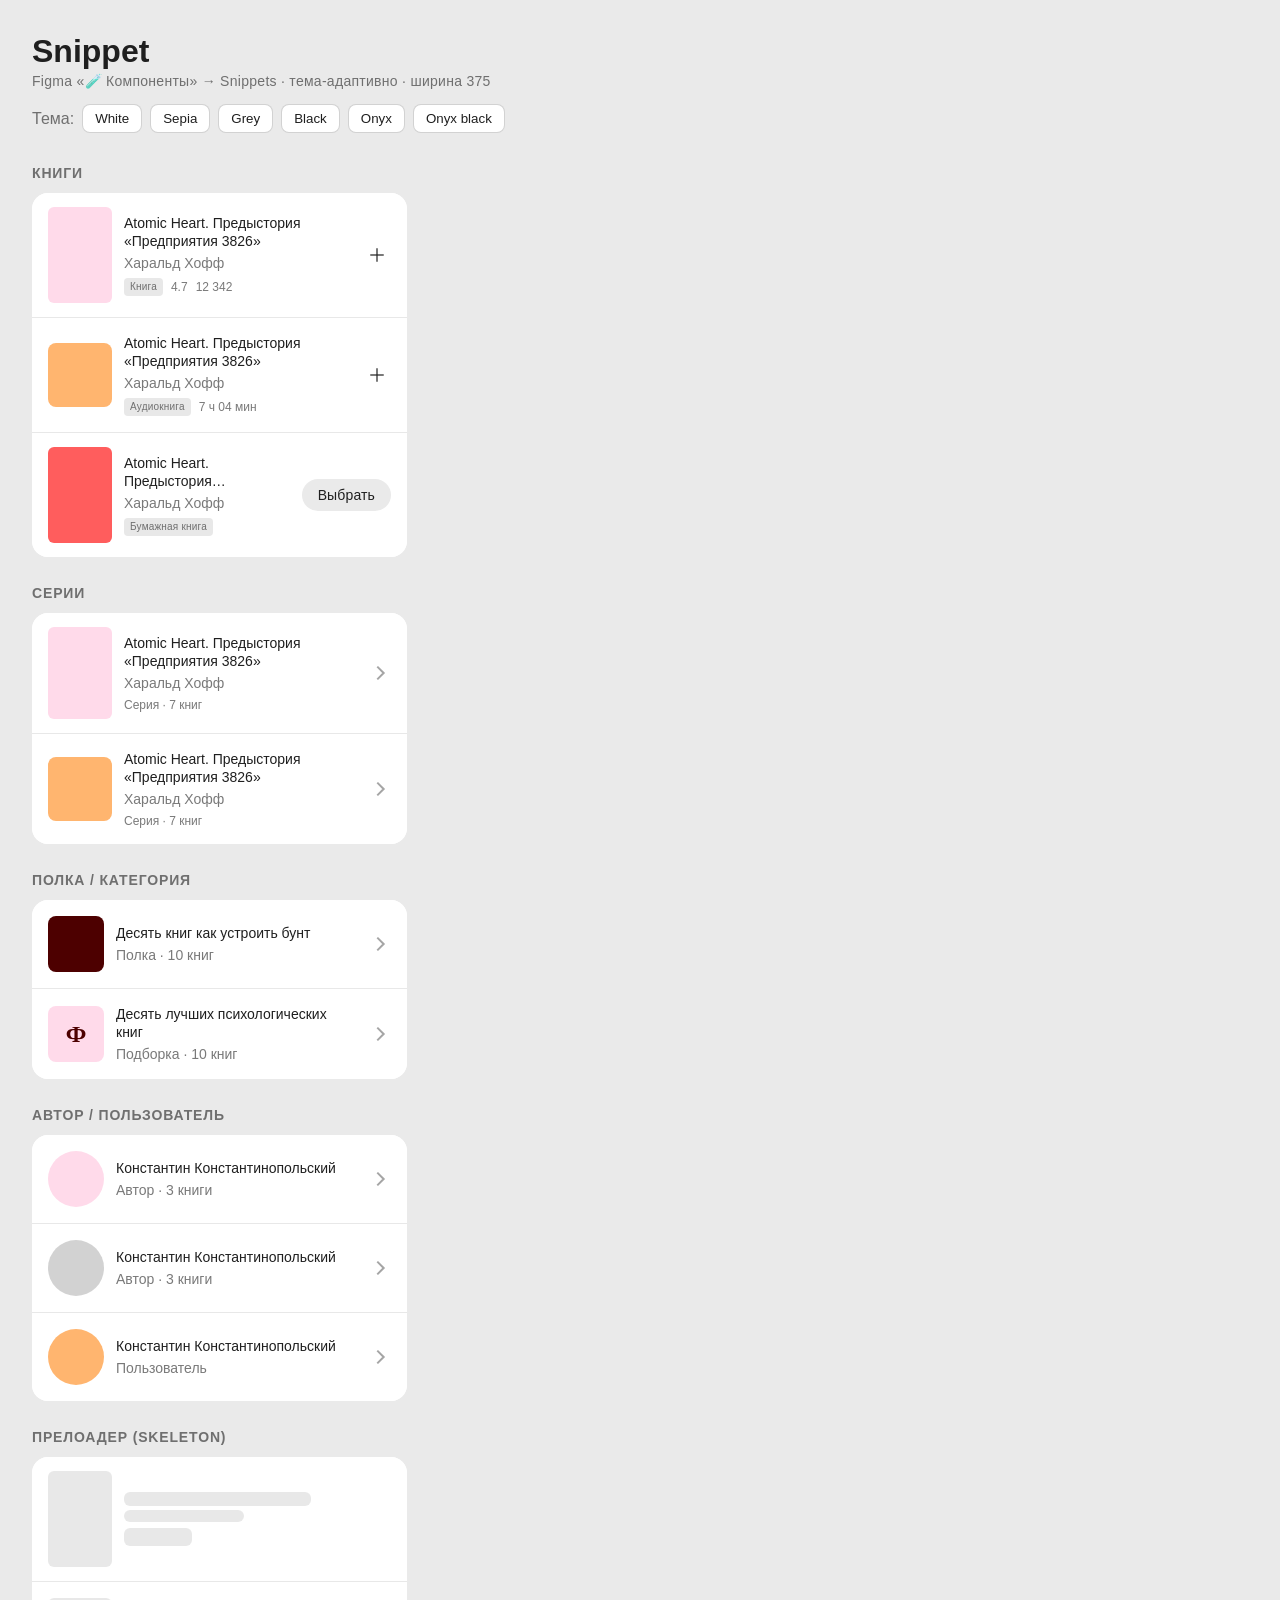
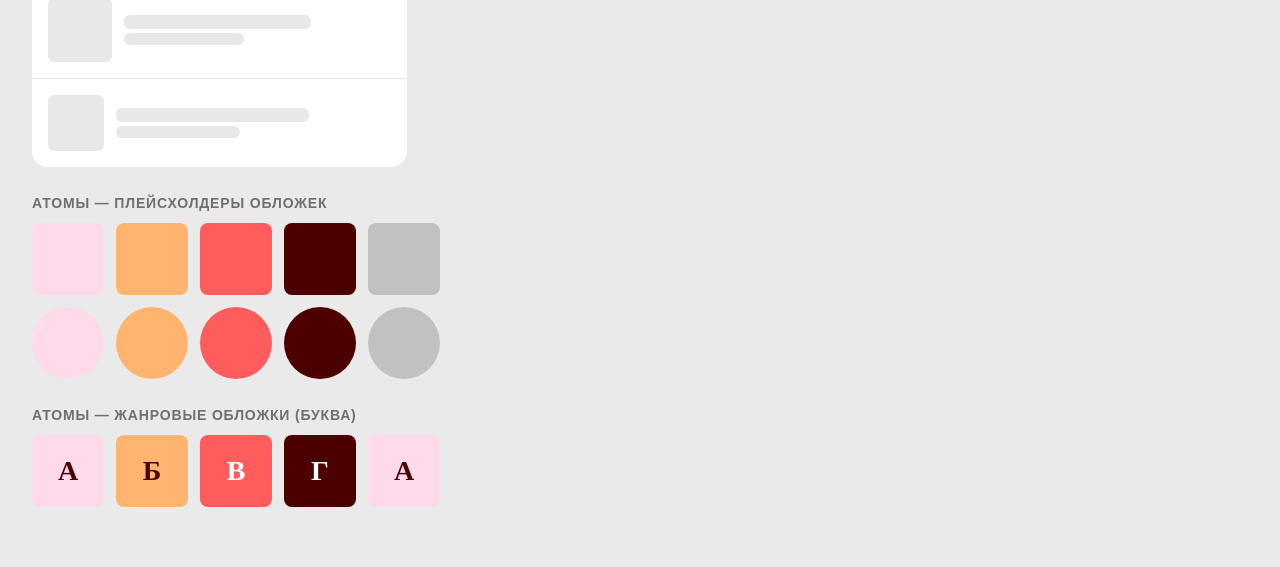
==== components/snippet/snippet.html @ aeedfea9 "Добавлен компонент Snippet (карточки списка) из Figma «Компоненты» → Snippets Типы: textbook / audio" ====
<!DOCTYPE html>
<html lang="ru">
<head>
<meta charset="utf-8">
<meta name="viewport" content="width=device-width, initial-scale=1">
<title>Snippet — дизайн-система Яндекс Книг</title>
<link rel="stylesheet" href="../../tokens/variables.css?v=2">
<link rel="stylesheet" href="../../tokens/typography.css?v=2">
<link rel="stylesheet" href="snippet.css?v=1">
<style>
  body { margin: 0; padding: 32px; background: var(--menu-bg); color: var(--elements);
         font-family: var(--font-text); transition: background .2s, color .2s; }
  h1 { margin: 0 0 4px; }
  .themebar { display: flex; gap: 8px; flex-wrap: wrap; margin: 16px 0 32px; }
  .themebar button { padding: 6px 12px; border: 1px solid var(--elements-20);
                     background: var(--bg); color: var(--elements); border-radius: 8px; cursor: pointer; }
  section { margin-bottom: 28px; }
  h2 { font-size: 14px; text-transform: uppercase; letter-spacing: .06em; opacity: .6; margin: 0 0 12px; }
  /* контейнер-список, чтобы сниппеты на фоне карточки читались */
  .list { background: var(--bg); border-radius: 16px; overflow: hidden; width: 375px; }
  .list .snip + .snip { border-top: 1px solid var(--elements-10); }
  .atoms { display: flex; gap: 12px; flex-wrap: wrap; align-items: center; }
</style>
</head>
<body>
  <h1 class="ts-title-32-bold">Snippet</h1>
  <div class="ts-text-14-regular" style="opacity:.6">Figma «🧪 Компоненты» → Snippets · тема-адаптивно · ширина 375</div>

  <div class="themebar">
    <span style="align-self:center;opacity:.6">Тема:</span>
    <button onclick="setTheme('white')">White</button>
    <button onclick="setTheme('sepia')">Sepia</button>
    <button onclick="setTheme('grey')">Grey</button>
    <button onclick="setTheme('black')">Black</button>
    <button onclick="setTheme('onyx')">Onyx</button>
    <button onclick="setTheme('onyx-black')">Onyx black</button>
  </div>

  <section>
    <h2>Книги</h2>
    <div class="list">
      <!-- Электронная книга -->
      <a class="snip snip--textbook">
        <div class="snip__cover" style="background:var(--brand-1)"></div>
        <div class="snip__body">
          <div class="snip__title">Atomic Heart. Предыстория «Предприятия 3826»</div>
          <div class="snip__subtitle">Харальд Хофф</div>
          <div class="snip__meta">
            <span class="snip__badge">Книга</span>
            <span class="snip__meta-item">4.7</span>
            <span class="snip__meta-item">12 342</span>
          </div>
        </div>
        <button class="snip__action snip__add" aria-label="Добавить"></button>
      </a>

      <!-- Аудиокнига -->
      <a class="snip snip--audiobook">
        <div class="snip__cover" style="background:var(--brand-2)"></div>
        <div class="snip__body">
          <div class="snip__title">Atomic Heart. Предыстория «Предприятия 3826»</div>
          <div class="snip__subtitle">Харальд Хофф</div>
          <div class="snip__meta">
            <span class="snip__badge">Аудиокнига</span>
            <span class="snip__meta-item">7 ч 04 мин</span>
          </div>
        </div>
        <button class="snip__action snip__add" aria-label="Добавить"></button>
      </a>

      <!-- Бумажная книга -->
      <a class="snip snip--paper">
        <div class="snip__cover" style="background:var(--brand-3)"></div>
        <div class="snip__body">
          <div class="snip__title">Atomic Heart. Предыстория «Предприятия 3826»</div>
          <div class="snip__subtitle">Харальд Хофф</div>
          <div class="snip__meta">
            <span class="snip__badge">Бумажная книга</span>
          </div>
        </div>
        <button class="snip__action snip__pick">Выбрать</button>
      </a>
    </div>
  </section>

  <section>
    <h2>Серии</h2>
    <div class="list">
      <a class="snip snip--textbook snip--series">
        <div class="snip__cover" style="background:var(--brand-1)"></div>
        <div class="snip__body">
          <div class="snip__title">Atomic Heart. Предыстория «Предприятия 3826»</div>
          <div class="snip__subtitle">Харальд Хофф</div>
          <div class="snip__meta"><span class="snip__meta-item">Серия · 7 книг</span></div>
        </div>
        <span class="snip__action snip__chevron"></span>
      </a>
      <a class="snip snip--audiobook snip--series">
        <div class="snip__cover" style="background:var(--brand-2)"></div>
        <div class="snip__body">
          <div class="snip__title">Atomic Heart. Предыстория «Предприятия 3826»</div>
          <div class="snip__subtitle">Харальд Хофф</div>
          <div class="snip__meta"><span class="snip__meta-item">Серия · 7 книг</span></div>
        </div>
        <span class="snip__action snip__chevron"></span>
      </a>
    </div>
  </section>

  <section>
    <h2>Полка / Категория</h2>
    <div class="list">
      <a class="snip snip--shelf">
        <div class="snip__cover" style="background:var(--brand-4)"></div>
        <div class="snip__body">
          <div class="snip__title">Десять книг как устроить бунт</div>
          <div class="snip__subtitle">Полка · 10 книг</div>
        </div>
        <span class="snip__action snip__chevron"></span>
      </a>
      <a class="snip snip--category">
        <div class="genre snip__cover" style="font-size:24px">Ф</div>
        <div class="snip__body">
          <div class="snip__title">Десять лучших психологических книг</div>
          <div class="snip__subtitle">Подборка · 10 книг</div>
        </div>
        <span class="snip__action snip__chevron"></span>
      </a>
    </div>
  </section>

  <section>
    <h2>Автор / Пользователь</h2>
    <div class="list">
      <a class="snip snip--author">
        <div class="snip__cover" style="background:var(--brand-1)"></div>
        <div class="snip__body">
          <div class="snip__title">Константин Константинопольский</div>
          <div class="snip__subtitle">Автор · 3 книги</div>
        </div>
        <span class="snip__action snip__chevron"></span>
      </a>
      <!-- Автор без аватара -->
      <a class="snip snip--author">
        <div class="snip__cover" style="background:var(--elements-20)"></div>
        <div class="snip__body">
          <div class="snip__title">Константин Константинопольский</div>
          <div class="snip__subtitle">Автор · 3 книги</div>
        </div>
        <span class="snip__action snip__chevron"></span>
      </a>
      <a class="snip snip--user">
        <div class="snip__cover" style="background:var(--brand-2)"></div>
        <div class="snip__body">
          <div class="snip__title">Константин Константинопольский</div>
          <div class="snip__subtitle">Пользователь</div>
        </div>
        <span class="snip__action snip__chevron"></span>
      </a>
    </div>
  </section>

  <section>
    <h2>Прелоадер (skeleton)</h2>
    <div class="list">
      <div class="snip snip--textbook snip--loading">
        <div class="snip__cover"></div>
        <div class="snip__body">
          <div class="snip__title"></div>
          <div class="snip__subtitle"></div>
          <div class="snip__meta"><span class="snip__badge"></span></div>
        </div>
      </div>
      <div class="snip snip--audiobook snip--loading">
        <div class="snip__cover"></div>
        <div class="snip__body">
          <div class="snip__title"></div>
          <div class="snip__subtitle"></div>
        </div>
      </div>
      <div class="snip snip--author snip--loading">
        <div class="snip__cover"></div>
        <div class="snip__body">
          <div class="snip__title"></div>
          <div class="snip__subtitle"></div>
        </div>
      </div>
    </div>
  </section>

  <section>
    <h2>Атомы — плейсхолдеры обложек</h2>
    <div class="atoms">
      <span class="ph ph--square ph--pink"     style="width:72px;height:72px"></span>
      <span class="ph ph--square ph--orange"   style="width:72px;height:72px"></span>
      <span class="ph ph--square ph--red"       style="width:72px;height:72px"></span>
      <span class="ph ph--square ph--dark-red" style="width:72px;height:72px"></span>
      <span class="ph ph--square ph--grey"      style="width:72px;height:72px"></span>
    </div>
    <div class="atoms" style="margin-top:12px">
      <span class="ph ph--circle ph--pink"     style="width:72px;height:72px"></span>
      <span class="ph ph--circle ph--orange"   style="width:72px;height:72px"></span>
      <span class="ph ph--circle ph--red"       style="width:72px;height:72px"></span>
      <span class="ph ph--circle ph--dark-red" style="width:72px;height:72px"></span>
      <span class="ph ph--circle ph--grey"      style="width:72px;height:72px"></span>
    </div>
  </section>

  <section>
    <h2>Атомы — жанровые обложки (буква)</h2>
    <div class="atoms">
      <span class="genre" style="width:72px;height:72px;font-size:28px">А</span>
      <span class="genre" style="width:72px;height:72px;font-size:28px;background:var(--brand-2);color:var(--brand-4)">Б</span>
      <span class="genre" style="width:72px;height:72px;font-size:28px;background:var(--brand-3);color:var(--common-white)">В</span>
      <span class="genre" style="width:72px;height:72px;font-size:28px;background:var(--brand-4);color:var(--common-white)">Г</span>
      <span class="genre" style="width:72px;height:72px;font-size:28px">A</span>
    </div>
  </section>

  <script>
    function setTheme(t){ document.documentElement.setAttribute('data-theme', t); }
    setTheme('white');
  </script>
</body>
</html>
---- tokens/variables.css ----
/* ============================================================
   Дизайн-система Яндекс Книг — цветовые токены
   Источник: Figma «🧪 Ядро», fileKey O3n7CfrOYzFA3HaFn8zilB
   Сгенерировано из tokens/tokens.json
   ============================================================ */

/* --- Семантические токены: тема White (по умолчанию) --------
   Переопределяются через [data-theme="..."] на любом предке.
   elementsXX = --elements с alpha (80=CC 60=99 40=66 20=33 10=1A 5=0D). */
:root {
  --bg: #FFFFFF;
  --menu-bg: #EAEAEA;
  --elements: #1F1F1F;
  --elements-80: #1F1F1FCC;
  --elements-60: #1F1F1F99;
  --elements-40: #1F1F1F66;
  --elements-20: #1F1F1F33;
  --elements-10: #1F1F1F1A;
  --elements-5:  #1F1F1F0D;
  --overlay: #00000066;

  /* Quotes — светлый набор (White / Sepia / Onyx) */
  --quote1: #FFD675;
  --quote2: #FF8676;
  --quote3: #86E1FF;
  --quote4: #75F1DA;
  --quote5: #D3D3D3;

  /* --- Палитра (не зависит от темы) --- */
  --common-green: #4FD17F;
  --common-red:   #F74E45;
  --common-black: #000000;
  --common-white: #FFFFFF;

  --brand-1: #FFDAEA;
  --brand-2: #FFB56F;
  --brand-3: #FF5D5D;
  --brand-4: #4D0000;
  --brand-dark-purple: #484879;
  --brand-purple: #5F55ED;
  --brand-mauve: #B083B2;
  --brand-coral: #FF8676;

  --brand-scarlet: #FF3554;
  --brand-orchid: #FD9BFB;
  --brand-fuchsia: #F14699;
  --brand-rose: #FF6CA5;
  --brand-crimson: #C40744;
  --brand-pale-yellow: #FFEFE3;
  --brand-yellow: #FFD675;
  --brand-dust: #B08B8B;
  --brand-mint: #75F1DA;
  --brand-teal: #027D88;
  --brand-sky: #86E1FF;
  --brand-blue: #447AE5;
  --brand-lavender: #D7A4FF;
}

/* --- Темы (режимы Figma) --- */
[data-theme="white"] {
  --bg: #FFFFFF;
  --menu-bg: #EAEAEA;
  --elements: #1F1F1F;
  --elements-80: #1F1F1FCC;
  --elements-60: #1F1F1F99;
  --elements-40: #1F1F1F66;
  --elements-20: #1F1F1F33;
  --elements-10: #1F1F1F1A;
  --elements-5:  #1F1F1F0D;
  --quote1: #FFD675; --quote2: #FF8676; --quote3: #86E1FF; --quote4: #75F1DA; --quote5: #D3D3D3;
}

[data-theme="sepia"] {
  --bg: #FAF4E1;
  --menu-bg: #E2DCC5;
  --elements: #5A391E;
  --elements-80: #5A391ECC;
  --elements-60: #5A391E99;
  --elements-40: #5A391E66;
  --elements-20: #5A391E33;
  --elements-10: #5A391E1A;
  --elements-5:  #5A391E0D;
  --quote1: #FFD675; --quote2: #FF8676; --quote3: #86E1FF; --quote4: #75F1DA; --quote5: #D3D3D3;
}

[data-theme="onyx"] {
  --bg: #FFFFFF;
  --menu-bg: #FFFFFF;
  --elements: #000000;
  --elements-80: #000000CC;
  --elements-60: #00000099;
  --elements-40: #00000066;
  --elements-20: #00000033;
  --elements-10: #0000001A;
  --elements-5:  #0000000D;
  --quote1: #FFD675; --quote2: #FF8676; --quote3: #86E1FF; --quote4: #75F1DA; --quote5: #D3D3D3;
}

[data-theme="black"] {
  --bg: #161616;
  --menu-bg: #222222;
  --elements: #EFEFEF;
  --elements-80: #EFEFEFCC;
  --elements-60: #EFEFEF99;
  --elements-40: #EFEFEF66;
  --elements-20: #EFEFEF33;
  --elements-10: #EFEFEF1A;
  --elements-5:  #EFEFEF0D;
  --quote1: #72662D; --quote2: #74392F; --quote3: #39597F; --quote4: #346164; --quote5: #575757;
}

[data-theme="grey"] {
  --bg: #4A4A4A;
  --menu-bg: #353536;
  --elements: #E3E3E3;
  --elements-80: #E3E3E3CC;
  --elements-60: #E3E3E399;
  --elements-40: #E3E3E366;
  --elements-20: #E3E3E333;
  --elements-10: #E3E3E31A;
  --elements-5:  #E3E3E30D;
  --quote1: #72662D; --quote2: #74392F; --quote3: #39597F; --quote4: #346164; --quote5: #575757;
}

[data-theme="onyx-black"] {
  --bg: #000000;
  --menu-bg: #151515;
  --elements: #E0E0E0;
  --elements-80: #E0E0E0CC;
  --elements-60: #E0E0E099;
  --elements-40: #E0E0E066;
  --elements-20: #E0E0E033;
  --elements-10: #E0E0E01A;
  --elements-5:  #E0E0E00D;
  --quote1: #72662D; --quote2: #74392F; --quote3: #39597F; --quote4: #346164; --quote5: #575757;
}
---- tokens/typography.css ----
/* ============================================================
   Дизайн-система Яндекс Книг — типографика
   Источник: Figma «🧪 Ядро» → страница «Text styles»
   YS Books (Brand) — заголовочный; YS Text — интерфейсный.
   lineHeight 100 = 100% (1.0); letterSpacing трактуется как % → em.
   ============================================================ */

:root {
  --font-text:  "YS Text", "Yandex Sans Text", -apple-system, BlinkMacSystemFont, "Segoe UI", Roboto, Helvetica, Arial, sans-serif;
  --font-books: "YS Books", "YS Text", Georgia, "Times New Roman", serif;
}

/* --- Brand (YS Books, Semibold) --- */
.ts-brand-48       { font-family: var(--font-books); font-weight: 600; font-size: 48px; line-height: 54px; letter-spacing: 0; }
.ts-brand-32       { font-family: var(--font-books); font-weight: 600; font-size: 32px; line-height: 38px; letter-spacing: 0; }
.ts-brand-28       { font-family: var(--font-books); font-weight: 600; font-size: 28px; line-height: 34px; letter-spacing: 0; }
.ts-brand-24       { font-family: var(--font-books); font-weight: 600; font-size: 24px; line-height: 1;    letter-spacing: 0; }
.ts-title-20-brand { font-family: var(--font-books); font-weight: 600; font-size: 20px; line-height: 1;    letter-spacing: 0; }

/* --- Title (YS Text) --- */
.ts-title-48-bold   { font-family: var(--font-text); font-weight: 700; font-size: 48px; line-height: 54px; letter-spacing: 0;      }
.ts-title-32-bold   { font-family: var(--font-text); font-weight: 700; font-size: 32px; line-height: 38px; letter-spacing: 0;      }
.ts-title-28-bold   { font-family: var(--font-text); font-weight: 700; font-size: 28px; line-height: 1;    letter-spacing: 0;      }
.ts-title-24-bold   { font-family: var(--font-text); font-weight: 700; font-size: 24px; line-height: 28px; letter-spacing: 0;      }
.ts-title-48-medium { font-family: var(--font-text); font-weight: 500; font-size: 48px; line-height: 54px; letter-spacing: 0.01em; }
.ts-title-32-medium { font-family: var(--font-text); font-weight: 500; font-size: 32px; line-height: 38px; letter-spacing: 0;      }
.ts-title-28-medium { font-family: var(--font-text); font-weight: 500; font-size: 28px; line-height: 1;    letter-spacing: 0;      }
.ts-title-24-medium { font-family: var(--font-text); font-weight: 500; font-size: 24px; line-height: 1;    letter-spacing: 0;      }

/* --- Text (YS Text) --- */
.ts-text-18-bold    { font-family: var(--font-text); font-weight: 700; font-size: 18px; line-height: 1; letter-spacing: 0.01em; }
.ts-text-16-bold    { font-family: var(--font-text); font-weight: 700; font-size: 16px; line-height: 1; letter-spacing: 0.01em; }
.ts-text-14-bold    { font-family: var(--font-text); font-weight: 700; font-size: 14px; line-height: 1; letter-spacing: 0.01em; }
.ts-text-12-bold    { font-family: var(--font-text); font-weight: 700; font-size: 12px; line-height: 1; letter-spacing: 0.01em; }
.ts-text-10-bold    { font-family: var(--font-text); font-weight: 700; font-size: 10px; line-height: 1; letter-spacing: 0.01em; }
.ts-text-18-medium  { font-family: var(--font-text); font-weight: 500; font-size: 18px; line-height: 1; letter-spacing: 0.01em; }
.ts-text-16-medium  { font-family: var(--font-text); font-weight: 500; font-size: 16px; line-height: 1; letter-spacing: 0.01em; }
.ts-text-14-medium  { font-family: var(--font-text); font-weight: 500; font-size: 14px; line-height: 1; letter-spacing: 0.01em; }
.ts-text-12-medium  { font-family: var(--font-text); font-weight: 500; font-size: 12px; line-height: 1; letter-spacing: 0.01em; }
.ts-text-10-medium  { font-family: var(--font-text); font-weight: 500; font-size: 10px; line-height: 1; letter-spacing: 0.02em; }
.ts-text-18-regular { font-family: var(--font-text); font-weight: 400; font-size: 18px; line-height: 1; letter-spacing: 0.02em; }
.ts-text-16-regular { font-family: var(--font-text); font-weight: 400; font-size: 16px; line-height: 1; letter-spacing: 0.02em; }
.ts-text-14-regular { font-family: var(--font-text); font-weight: 400; font-size: 14px; line-height: 1; letter-spacing: 0.02em; }
.ts-text-12-regular { font-family: var(--font-text); font-weight: 400; font-size: 12px; line-height: 1; letter-spacing: 0.02em; }
---- components/snippet/snippet.css ----
/* ============================================================
   Дизайн-система Яндекс Книг — Snippets (сниппеты)
   Источник: Figma «🧪 Компоненты», fileKey 19xJVW6drCREmRWGXnBCeA,
             страница «Snippets» (node 42:4137 / frame 54:1359).
   Горизонтальная карточка списка: обложка + текст + трейлинг-экшен.
   Всё на токенах из tokens/variables.css и классах typography.css.
   ============================================================ */

/* --- Базовая карточка ------------------------------------- */
.snip {
  display: flex;
  align-items: center;
  gap: 12px;
  box-sizing: border-box;
  width: 375px;
  padding: 14px 16px;
  background: var(--bg);
  color: var(--elements);
  font-family: var(--font-text);
  text-decoration: none;
  cursor: pointer;
}
.snip:hover { background: var(--elements-5); }

/* Тело — заголовок + подзаголовок + мета, забирает всё свободное место */
.snip__body {
  flex: 1 1 auto;
  min-width: 0;                 /* чтобы ellipsis работал во flex */
  display: flex;
  flex-direction: column;
  gap: 4px;
}

/* Заголовок: 2 строки с обрезкой */
.snip__title {
  font-weight: 500;
  font-size: 14px;
  line-height: 18px;
  letter-spacing: 0;
  color: var(--elements);
  display: -webkit-box;
  -webkit-line-clamp: 2;
  -webkit-box-orient: vertical;
  overflow: hidden;
}

/* Подзаголовок (автор / описание): 1 строка */
.snip__subtitle {
  font-weight: 400;
  font-size: 14px;
  line-height: 18px;
  color: var(--elements-60);
  white-space: nowrap;
  overflow: hidden;
  text-overflow: ellipsis;
}

/* Мета-строка (формат, счётчики) */
.snip__meta {
  display: flex;
  align-items: center;
  gap: 8px;
  margin-top: 2px;
  font-size: 12px;
  line-height: 14px;
  color: var(--elements-60);
}
.snip__meta-item { display: inline-flex; align-items: center; gap: 4px; white-space: nowrap; }

/* Пилюля формата: «Книга», «Аудиокнига», «Бумажная книга» и т.п. */
.snip__badge {
  display: inline-flex;
  align-items: center;
  height: 18px;
  padding: 0 6px;
  border-radius: 4px;
  background: var(--elements-10);
  color: var(--elements-60);
  font-weight: 500;
  font-size: 10px;
  line-height: 1;
  letter-spacing: 0.02em;
  text-transform: none;
}

/* --- Обложка ---------------------------------------------- */
.snip__cover {
  flex: 0 0 auto;
  display: block;
  object-fit: cover;
  border-radius: 6px;
  background: var(--elements-10);
  overflow: hidden;
}

/* --- Трейлинг-экшены -------------------------------------- */
.snip__action {
  flex: 0 0 auto;
  display: inline-flex;
  align-items: center;
  justify-content: center;
  border: none;
  background: none;
  cursor: pointer;
  color: var(--elements);
  padding: 0;
}

/* Кнопка «плюс» (добавить в закладки) — 28px круг, глиф на CSS */
.snip__add {
  width: 28px;
  height: 28px;
  border-radius: 1000px;
  color: var(--elements-60);
}
.snip__add:hover { background: var(--elements-10); color: var(--elements); }
.snip__add { position: relative; }
.snip__add::before,
.snip__add::after {
  content: "";
  position: absolute;
  top: 50%;
  left: 50%;
  transform: translate(-50%, -50%);
  background: currentColor;
  border-radius: 2px;
}
.snip__add::before { width: 14px; height: 2px; }   /* — */
.snip__add::after  { width: 2px;  height: 14px; }   /* | */

/* Шеврон «вправо» — на CSS (в core-наборе иконок стрелки нет) */
.snip__chevron {
  width: 24px;
  height: 24px;
  color: var(--elements-40);
}
.snip__chevron::after {
  content: "";
  width: 8px;
  height: 8px;
  border-right: 2px solid currentColor;
  border-bottom: 2px solid currentColor;
  transform: rotate(-45deg);
  margin-left: -3px;
}
.snip:hover .snip__chevron { color: var(--elements-60); }

/* Текстовая кнопка «Выбрать» (бумажная книга — переход в магазин) */
.snip__pick {
  height: 32px;
  padding: 0 16px;
  border-radius: 1000px;
  background: var(--menu-bg);
  color: var(--elements);
  font-weight: 500;
  font-size: 14px;
  line-height: 1;
  letter-spacing: 0.01em;
}
.snip__pick:hover { background: var(--elements-20); }

/* ============================================================
   Типы сниппетов — задают размер/форму обложки и высоту карточки.
   Высоты сверены с фреймами Figma (см. README).
   ============================================================ */

/* Электронная книга / учебник — портретная обложка, карточка 124 */
.snip--textbook .snip__cover { width: 64px; height: 96px; }

/* Бумажная книга — та же обложка, но трейлинг = «Выбрать» */
.snip--paper .snip__cover { width: 64px; height: 96px; }

/* Аудиокнига — квадратная обложка, карточка 96 */
.snip--audiobook { padding: 16px; }
.snip--audiobook .snip__cover { width: 64px; height: 64px; border-radius: 8px; }

/* Серия (книжная / аудио) — портретная обложка, трейлинг = шеврон */
.snip--series .snip__cover { width: 64px; height: 92px; }
.snip--series.snip--audiobook .snip__cover { width: 64px; height: 64px; border-radius: 8px; }

/* Полка — маленькая квадратная обложка, карточка 88 */
.snip--shelf { padding: 16px; }
.snip--shelf .snip__cover { width: 56px; height: 56px; border-radius: 8px; }

/* Категория / жанр — квадратная обложка, карточка 88 */
.snip--category { padding: 16px; }
.snip--category .snip__cover { width: 56px; height: 56px; border-radius: 8px; }

/* Автор / пользователь — круглый аватар, карточка 88 */
.snip--author,
.snip--user { padding: 16px; }
.snip--author .snip__cover,
.snip--user   .snip__cover { width: 56px; height: 56px; border-radius: 1000px; }

/* ============================================================
   Обложки-плейсхолдеры (когда картинки нет) — атомы из Figma:
   placeholder (квадрат/круг × цвета) и genre (буква).
   Демо работает без реальных изображений.
   ============================================================ */

/* Плейсхолдер: цветная плашка с глифом книги (глиф опустим — цвет+радиус) */
.ph {
  display: inline-flex;
  align-items: center;
  justify-content: center;
  box-sizing: border-box;
  background: var(--brand-1);
  color: var(--common-white);
}
.ph--square { border-radius: 8px; }
.ph--circle { border-radius: 1000px; }
.ph--pink     { background: var(--brand-1); }   /* #FFDAEA */
.ph--orange   { background: var(--brand-2); }   /* #FFB56F */
.ph--red      { background: var(--brand-3); }   /* #FF5D5D */
.ph--dark-red { background: var(--brand-4); }   /* #4D0000 */
.ph--grey     { background: var(--elements-20); }

/* Жанровая обложка: буква на цветном фоне */
.genre {
  display: inline-flex;
  align-items: center;
  justify-content: center;
  box-sizing: border-box;
  background: var(--brand-1);
  color: var(--brand-4);
  border-radius: 8px;
  font-family: var(--font-books);
  font-weight: 600;
  line-height: 1;
}

/* ============================================================
   Прелоадер (skeleton) — состояние загрузки.
   Ставится классом .snip--loading на карточку.
   ============================================================ */
.snip--loading { pointer-events: none; }
.snip--loading .snip__cover,
.snip--loading .snip__title,
.snip--loading .snip__subtitle,
.snip--loading .snip__badge {
  background: var(--elements-10);
  color: transparent;
  border-radius: 6px;
  animation: snip-skeleton 1.2s ease-in-out infinite;
}
.snip--loading .snip__title    { width: 70%; height: 14px; }
.snip--loading .snip__subtitle { width: 45%; height: 12px; }
.snip--loading .snip__badge    { width: 56px; }

@keyframes snip-skeleton {
  0%, 100% { opacity: 1; }
  50%      { opacity: 0.5; }
}
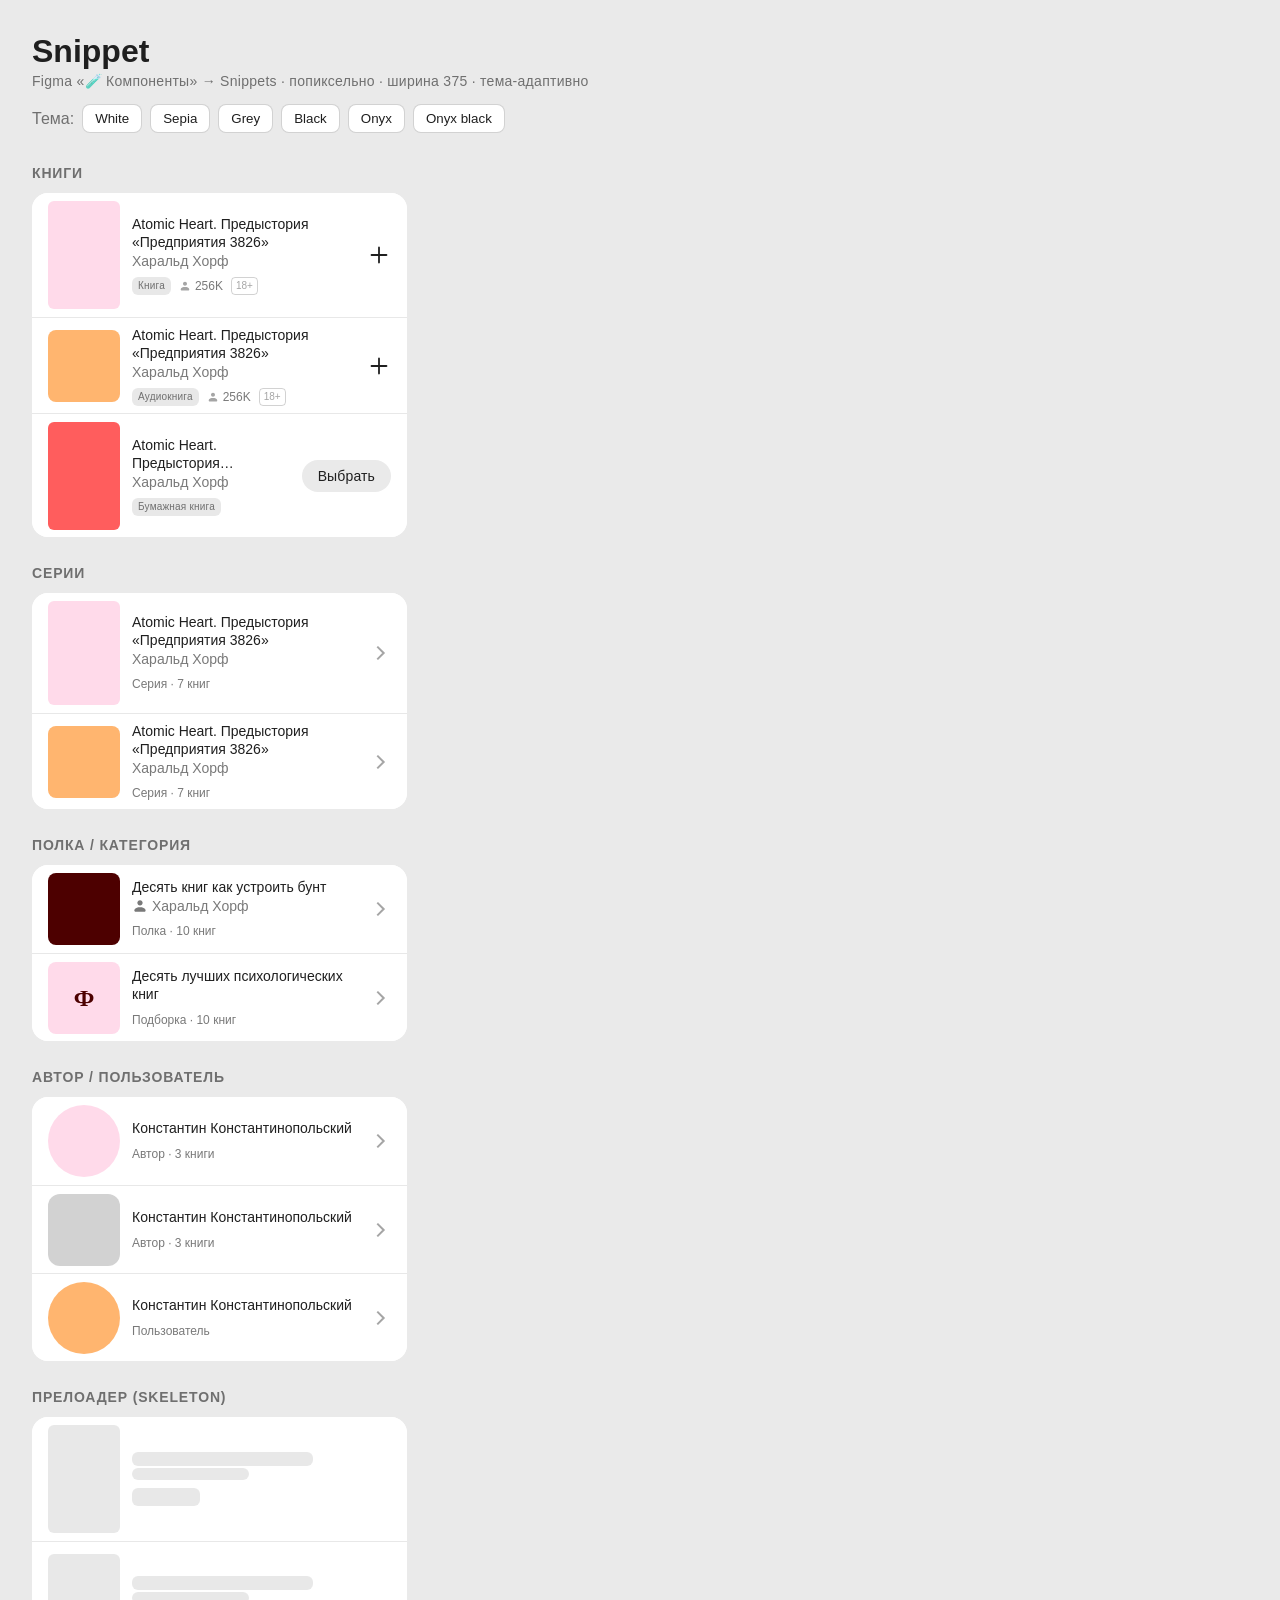
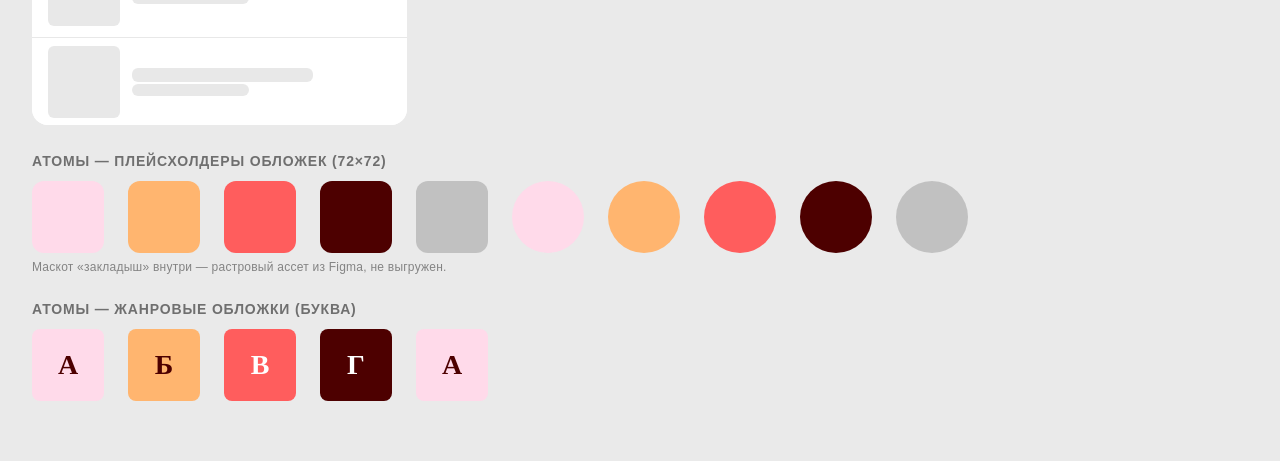
==== commit c3b5bf0f: "Snippet: попиксельная геометрия из Figma + переиспользование Icon Обложки 72px (портрет 108 / квадра" ====
--- a/components/snippet/snippet.html
+++ b/components/snippet/snippet.html
@@ -6,7 +6,8 @@
 <title>Snippet — дизайн-система Яндекс Книг</title>
 <link rel="stylesheet" href="../../tokens/variables.css?v=2">
 <link rel="stylesheet" href="../../tokens/typography.css?v=2">
-<link rel="stylesheet" href="snippet.css?v=1">
+<link rel="stylesheet" href="../icon/icon.css?v=3">
+<link rel="stylesheet" href="snippet.css?v=2">
 <style>
   body { margin: 0; padding: 32px; background: var(--menu-bg); color: var(--elements);
          font-family: var(--font-text); transition: background .2s, color .2s; }
@@ -19,12 +20,12 @@
   /* контейнер-список, чтобы сниппеты на фоне карточки читались */
   .list { background: var(--bg); border-radius: 16px; overflow: hidden; width: 375px; }
   .list .snip + .snip { border-top: 1px solid var(--elements-10); }
-  .atoms { display: flex; gap: 12px; flex-wrap: wrap; align-items: center; }
+  .atoms { display: flex; gap: 24px; flex-wrap: wrap; align-items: center; }
 </style>
 </head>
 <body>
   <h1 class="ts-title-32-bold">Snippet</h1>
-  <div class="ts-text-14-regular" style="opacity:.6">Figma «🧪 Компоненты» → Snippets · тема-адаптивно · ширина 375</div>
+  <div class="ts-text-14-regular" style="opacity:.6">Figma «🧪 Компоненты» → Snippets · попиксельно · ширина 375 · тема-адаптивно</div>
 
   <div class="themebar">
     <span style="align-self:center;opacity:.6">Тема:</span>
@@ -39,19 +40,19 @@
   <section>
     <h2>Книги</h2>
     <div class="list">
-      <!-- Электронная книга -->
+      <!-- Электронная книга (textbook) -->
       <a class="snip snip--textbook">
         <div class="snip__cover" style="background:var(--brand-1)"></div>
         <div class="snip__body">
           <div class="snip__title">Atomic Heart. Предыстория «Предприятия 3826»</div>
-          <div class="snip__subtitle">Харальд Хофф</div>
+          <div class="snip__subtitle">Харальд Хорф</div>
           <div class="snip__meta">
             <span class="snip__badge">Книга</span>
-            <span class="snip__meta-item">4.7</span>
-            <span class="snip__meta-item">12 342</span>
+            <span class="snip__meta-item"><span class="icon icon-12 icon-person-fill"></span>256K</span>
+            <span class="snip__age">18+</span>
           </div>
         </div>
-        <button class="snip__action snip__add" aria-label="Добавить"></button>
+        <button class="snip__action snip__add" aria-label="Добавить"><span class="icon icon-plus"></span></button>
       </a>
 
       <!-- Аудиокнига -->
@@ -59,13 +60,14 @@
         <div class="snip__cover" style="background:var(--brand-2)"></div>
         <div class="snip__body">
           <div class="snip__title">Atomic Heart. Предыстория «Предприятия 3826»</div>
-          <div class="snip__subtitle">Харальд Хофф</div>
+          <div class="snip__subtitle">Харальд Хорф</div>
           <div class="snip__meta">
             <span class="snip__badge">Аудиокнига</span>
-            <span class="snip__meta-item">7 ч 04 мин</span>
+            <span class="snip__meta-item"><span class="icon icon-12 icon-person-fill"></span>256K</span>
+            <span class="snip__age">18+</span>
           </div>
         </div>
-        <button class="snip__action snip__add" aria-label="Добавить"></button>
+        <button class="snip__action snip__add" aria-label="Добавить"><span class="icon icon-plus"></span></button>
       </a>
 
       <!-- Бумажная книга -->
@@ -73,7 +75,7 @@
         <div class="snip__cover" style="background:var(--brand-3)"></div>
         <div class="snip__body">
           <div class="snip__title">Atomic Heart. Предыстория «Предприятия 3826»</div>
-          <div class="snip__subtitle">Харальд Хофф</div>
+          <div class="snip__subtitle">Харальд Хорф</div>
           <div class="snip__meta">
             <span class="snip__badge">Бумажная книга</span>
           </div>
@@ -90,7 +92,7 @@
         <div class="snip__cover" style="background:var(--brand-1)"></div>
         <div class="snip__body">
           <div class="snip__title">Atomic Heart. Предыстория «Предприятия 3826»</div>
-          <div class="snip__subtitle">Харальд Хофф</div>
+          <div class="snip__subtitle">Харальд Хорф</div>
           <div class="snip__meta"><span class="snip__meta-item">Серия · 7 книг</span></div>
         </div>
         <span class="snip__action snip__chevron"></span>
@@ -99,7 +101,7 @@
         <div class="snip__cover" style="background:var(--brand-2)"></div>
         <div class="snip__body">
           <div class="snip__title">Atomic Heart. Предыстория «Предприятия 3826»</div>
-          <div class="snip__subtitle">Харальд Хофф</div>
+          <div class="snip__subtitle">Харальд Хорф</div>
           <div class="snip__meta"><span class="snip__meta-item">Серия · 7 книг</span></div>
         </div>
         <span class="snip__action snip__chevron"></span>
@@ -114,7 +116,8 @@
         <div class="snip__cover" style="background:var(--brand-4)"></div>
         <div class="snip__body">
           <div class="snip__title">Десять книг как устроить бунт</div>
-          <div class="snip__subtitle">Полка · 10 книг</div>
+          <div class="snip__subtitle"><span class="icon icon-16 icon-person-fill"></span>Харальд Хорф</div>
+          <div class="snip__meta"><span class="snip__meta-item">Полка · 10 книг</span></div>
         </div>
         <span class="snip__action snip__chevron"></span>
       </a>
@@ -122,7 +125,7 @@
         <div class="genre snip__cover" style="font-size:24px">Ф</div>
         <div class="snip__body">
           <div class="snip__title">Десять лучших психологических книг</div>
-          <div class="snip__subtitle">Подборка · 10 книг</div>
+          <div class="snip__meta"><span class="snip__meta-item">Подборка · 10 книг</span></div>
         </div>
         <span class="snip__action snip__chevron"></span>
       </a>
@@ -136,16 +139,16 @@
         <div class="snip__cover" style="background:var(--brand-1)"></div>
         <div class="snip__body">
           <div class="snip__title">Константин Константинопольский</div>
-          <div class="snip__subtitle">Автор · 3 книги</div>
+          <div class="snip__meta"><span class="snip__meta-item">Автор · 3 книги</span></div>
         </div>
         <span class="snip__action snip__chevron"></span>
       </a>
       <!-- Автор без аватара -->
-      <a class="snip snip--author">
-        <div class="snip__cover" style="background:var(--elements-20)"></div>
+      <a class="snip snip--author snip--no-avatar">
+        <div class="ph ph--square ph--grey snip__cover"></div>
         <div class="snip__body">
           <div class="snip__title">Константин Константинопольский</div>
-          <div class="snip__subtitle">Автор · 3 книги</div>
+          <div class="snip__meta"><span class="snip__meta-item">Автор · 3 книги</span></div>
         </div>
         <span class="snip__action snip__chevron"></span>
       </a>
@@ -153,7 +156,7 @@
         <div class="snip__cover" style="background:var(--brand-2)"></div>
         <div class="snip__body">
           <div class="snip__title">Константин Константинопольский</div>
-          <div class="snip__subtitle">Пользователь</div>
+          <div class="snip__meta"><span class="snip__meta-item">Пользователь</span></div>
         </div>
         <span class="snip__action snip__chevron"></span>
       </a>
@@ -189,21 +192,20 @@
   </section>
 
   <section>
-    <h2>Атомы — плейсхолдеры обложек</h2>
+    <h2>Атомы — плейсхолдеры обложек (72×72)</h2>
     <div class="atoms">
       <span class="ph ph--square ph--pink"     style="width:72px;height:72px"></span>
       <span class="ph ph--square ph--orange"   style="width:72px;height:72px"></span>
       <span class="ph ph--square ph--red"       style="width:72px;height:72px"></span>
       <span class="ph ph--square ph--dark-red" style="width:72px;height:72px"></span>
       <span class="ph ph--square ph--grey"      style="width:72px;height:72px"></span>
-    </div>
-    <div class="atoms" style="margin-top:12px">
       <span class="ph ph--circle ph--pink"     style="width:72px;height:72px"></span>
       <span class="ph ph--circle ph--orange"   style="width:72px;height:72px"></span>
       <span class="ph ph--circle ph--red"       style="width:72px;height:72px"></span>
       <span class="ph ph--circle ph--dark-red" style="width:72px;height:72px"></span>
       <span class="ph ph--circle ph--grey"      style="width:72px;height:72px"></span>
     </div>
+    <div class="ts-text-12-regular" style="opacity:.5;margin-top:8px">Маскот «закладыш» внутри — растровый ассет из Figma, не выгружен.</div>
   </section>
 
   <section>
--- a/components/icon/icon.css
+++ b/components/icon/icon.css
@@ -0,0 +1,62 @@
+/* ============================================================
+   Компонент: Icon
+   Источник: Figma «🧪 Ядро» → canvas Icons (9973:66041) + yandex-plus из кнопок
+   fileKey O3n7CfrOYzFA3HaFn8zilB
+   Метод: CSS mask + currentColor → иконка красится через `color`,
+   размер через класс. SVG в ./svg/ (currentColor, размер 24, outline/fill).
+   Использование:
+     <span class="icon icon-star-outline"></span>
+     <span class="icon icon-16 icon-heart-fill" style="color:var(--brand-3)"></span>
+   ============================================================ */
+
+.icon {
+  display: inline-block;
+  width: 24px; height: 24px;
+  background-color: currentColor;
+  -webkit-mask: var(--icon) center / contain no-repeat;
+          mask: var(--icon) center / contain no-repeat;
+  vertical-align: middle;
+  flex: 0 0 auto;
+}
+.icon-12 { width: 12px; height: 12px; }
+.icon-16 { width: 16px; height: 16px; }
+.icon-20 { width: 20px; height: 20px; }
+.icon-32 { width: 32px; height: 32px; }
+.icon-48 { width: 48px; height: 48px; }
+
+/* --- Иконки --- */
+.icon-audiobook-outline { --icon: url("svg/audiobook-outline.svg"); }
+.icon-bell-fill { --icon: url("svg/bell-fill.svg"); }
+.icon-bell-outline { --icon: url("svg/bell-outline.svg"); }
+.icon-book-fill { --icon: url("svg/book-fill.svg"); }
+.icon-book-outline { --icon: url("svg/book-outline.svg"); }
+.icon-bookmark-fill { --icon: url("svg/bookmark-fill.svg"); }
+.icon-bookmark-outline { --icon: url("svg/bookmark-outline.svg"); }
+.icon-dislike-fill { --icon: url("svg/dislike-fill.svg"); }
+.icon-dislike-outline { --icon: url("svg/dislike-outline.svg"); }
+.icon-download-fill { --icon: url("svg/download-fill.svg"); }
+.icon-download-outline { --icon: url("svg/download-outline.svg"); }
+.icon-eye-fill { --icon: url("svg/eye-fill.svg"); }
+.icon-eye-outline { --icon: url("svg/eye-outline.svg"); }
+.icon-heart-fill { --icon: url("svg/heart-fill.svg"); }
+.icon-heart-outline { --icon: url("svg/heart-outline.svg"); }
+.icon-like-fill { --icon: url("svg/like-fill.svg"); }
+.icon-like-outline { --icon: url("svg/like-outline.svg"); }
+.icon-pause-fill { --icon: url("svg/pause-fill.svg"); }
+.icon-person-fill { --icon: url("svg/person-fill.svg"); }
+.icon-person-outline { --icon: url("svg/person-outline.svg"); }
+.icon-play-fill { --icon: url("svg/play-fill.svg"); }
+.icon-play-outline { --icon: url("svg/play-outline.svg"); }
+.icon-plus { --icon: url("svg/plus.svg"); }
+.icon-search-fill { --icon: url("svg/search-fill.svg"); }
+.icon-search-outline { --icon: url("svg/search-outline.svg"); }
+.icon-series-outline { --icon: url("svg/series-outline.svg"); }
+.icon-settings-outline { --icon: url("svg/settings-outline.svg"); }
+.icon-share-outline { --icon: url("svg/share-outline.svg"); }
+.icon-shelf-outline { --icon: url("svg/shelf-outline.svg"); }
+.icon-sound-max-fill { --icon: url("svg/sound-max-fill.svg"); }
+.icon-sound-max-outline { --icon: url("svg/sound-max-outline.svg"); }
+.icon-star-fill { --icon: url("svg/star-fill.svg"); }
+.icon-star-outline { --icon: url("svg/star-outline.svg"); }
+.icon-textbook-outline { --icon: url("svg/textbook-outline.svg"); }
+.icon-yandex-plus { --icon: url("svg/yandex-plus.svg"); }
--- a/components/snippet/snippet.css
+++ b/components/snippet/snippet.css
@@ -2,8 +2,13 @@
    Дизайн-система Яндекс Книг — Snippets (сниппеты)
    Источник: Figma «🧪 Компоненты», fileKey 19xJVW6drCREmRWGXnBCeA,
              страница «Snippets» (node 42:4137 / frame 54:1359).
-   Горизонтальная карточка списка: обложка + текст + трейлинг-экшен.
-   Всё на токенах из tokens/variables.css и классах typography.css.
+   Геометрия снята попиксельно через get_metadata по каждому символу
+   (координаты обложки, текста, меты, трейлинга — см. README).
+
+   Горизонтальная карточка списка: обложка 72px + текст + трейлинг-экшен.
+   Отступы 16 / gap 12 / 16. Всё на токенах variables.css + typography.css.
+   Иконки «+» и «слушатели» берутся из компонента Icon (подключить icon.css);
+   chevron-right рисуется на CSS (в core-наборе стрелки нет).
    ============================================================ */
 
 /* --- Базовая карточка ------------------------------------- */
@@ -13,7 +18,7 @@
   gap: 12px;
   box-sizing: border-box;
   width: 375px;
-  padding: 14px 16px;
+  padding: 0 16px;
   background: var(--bg);
   color: var(--elements);
   font-family: var(--font-text);
@@ -22,16 +27,15 @@
 }
 .snip:hover { background: var(--elements-5); }
 
-/* Тело — заголовок + подзаголовок + мета, забирает всё свободное место */
+/* Тело — заголовок + подзаголовок + мета */
 .snip__body {
   flex: 1 1 auto;
-  min-width: 0;                 /* чтобы ellipsis работал во flex */
+  min-width: 0;                 /* чтобы ellipsis работал внутри flex */
   display: flex;
   flex-direction: column;
-  gap: 4px;
-}
-
-/* Заголовок: 2 строки с обрезкой */
+}
+
+/* Заголовок: 2 строки (S/14 Medium, 14/18) */
 .snip__title {
   font-weight: 500;
   font-size: 14px;
@@ -44,52 +48,74 @@
   overflow: hidden;
 }
 
-/* Подзаголовок (автор / описание): 1 строка */
+/* Подзаголовок (автор / чтец): 1 строка, S/14 Regular, +2px сверху */
 .snip__subtitle {
+  margin-top: 2px;
+  display: flex;
+  align-items: center;
+  gap: 4px;
   font-weight: 400;
   font-size: 14px;
-  line-height: 18px;
+  line-height: 16px;
   color: var(--elements-60);
   white-space: nowrap;
   overflow: hidden;
   text-overflow: ellipsis;
 }
-
-/* Мета-строка (формат, счётчики) */
+.snip__subtitle .icon,
+.snip__subtitle img { flex: 0 0 auto; border-radius: 1000px; }
+
+/* Мета-строка: badge · слушатели · возраст — 18px, +8px сверху */
 .snip__meta {
+  margin-top: 8px;
   display: flex;
   align-items: center;
   gap: 8px;
-  margin-top: 2px;
+  height: 18px;
   font-size: 12px;
-  line-height: 14px;
+  line-height: 1;
   color: var(--elements-60);
 }
+.snip__meta .icon { color: var(--elements-40); }
 .snip__meta-item { display: inline-flex; align-items: center; gap: 4px; white-space: nowrap; }
 
-/* Пилюля формата: «Книга», «Аудиокнига», «Бумажная книга» и т.п. */
+/* Пилюля формата: «Книга», «Аудиокнига», «Бумажная книга» (XXS/10 Medium) */
 .snip__badge {
   display: inline-flex;
   align-items: center;
   height: 18px;
   padding: 0 6px;
-  border-radius: 4px;
+  border-radius: 6px;
   background: var(--elements-10);
   color: var(--elements-60);
   font-weight: 500;
   font-size: 10px;
   line-height: 1;
   letter-spacing: 0.02em;
-  text-transform: none;
-}
-
-/* --- Обложка ---------------------------------------------- */
+}
+
+/* Возрастное ограничение «18+» — обводка, 16px */
+.snip__age {
+  display: inline-flex;
+  align-items: center;
+  height: 16px;
+  padding: 0 4px;
+  border-radius: 4px;
+  border: 1px solid var(--elements-20);
+  color: var(--elements-40);
+  font-weight: 500;
+  font-size: 10px;
+  line-height: 1;
+}
+
+/* --- Обложка (везде 72px по ширине) ----------------------- */
 .snip__cover {
-  flex: 0 0 auto;
+  flex: 0 0 72px;
+  width: 72px;
   display: block;
   object-fit: cover;
+  background: var(--elements-10);
   border-radius: 6px;
-  background: var(--elements-10);
   overflow: hidden;
 }
 
@@ -106,34 +132,12 @@
   padding: 0;
 }
 
-/* Кнопка «плюс» (добавить в закладки) — 28px круг, глиф на CSS */
-.snip__add {
-  width: 28px;
-  height: 28px;
-  border-radius: 1000px;
-  color: var(--elements-60);
-}
-.snip__add:hover { background: var(--elements-10); color: var(--elements); }
-.snip__add { position: relative; }
-.snip__add::before,
-.snip__add::after {
-  content: "";
-  position: absolute;
-  top: 50%;
-  left: 50%;
-  transform: translate(-50%, -50%);
-  background: currentColor;
-  border-radius: 2px;
-}
-.snip__add::before { width: 14px; height: 2px; }   /* — */
-.snip__add::after  { width: 2px;  height: 14px; }   /* | */
+/* «Плюс» — иконка 24 из компонента Icon (<span class="icon icon-plus">) */
+.snip__add { width: 24px; height: 24px; color: var(--elements); }
+.snip__add:hover { color: var(--elements-60); }
 
 /* Шеврон «вправо» — на CSS (в core-наборе иконок стрелки нет) */
-.snip__chevron {
-  width: 24px;
-  height: 24px;
-  color: var(--elements-40);
-}
+.snip__chevron { width: 24px; height: 24px; color: var(--elements-40); }
 .snip__chevron::after {
   content: "";
   width: 8px;
@@ -145,7 +149,7 @@
 }
 .snip:hover .snip__chevron { color: var(--elements-60); }
 
-/* Текстовая кнопка «Выбрать» (бумажная книга — переход в магазин) */
+/* Кнопка «Выбрать» (бумажная книга) — secondary 32px, из компонента Button */
 .snip__pick {
   height: 32px;
   padding: 0 16px;
@@ -160,45 +164,50 @@
 .snip__pick:hover { background: var(--elements-20); }
 
 /* ============================================================
-   Типы сниппетов — задают размер/форму обложки и высоту карточки.
-   Высоты сверены с фреймами Figma (см. README).
-   ============================================================ */
-
-/* Электронная книга / учебник — портретная обложка, карточка 124 */
-.snip--textbook .snip__cover { width: 64px; height: 96px; }
-
-/* Бумажная книга — та же обложка, но трейлинг = «Выбрать» */
-.snip--paper .snip__cover { width: 64px; height: 96px; }
-
-/* Аудиокнига — квадратная обложка, карточка 96 */
-.snip--audiobook { padding: 16px; }
-.snip--audiobook .snip__cover { width: 64px; height: 64px; border-radius: 8px; }
-
-/* Серия (книжная / аудио) — портретная обложка, трейлинг = шеврон */
-.snip--series .snip__cover { width: 64px; height: 92px; }
-.snip--series.snip--audiobook .snip__cover { width: 64px; height: 64px; border-radius: 8px; }
-
-/* Полка — маленькая квадратная обложка, карточка 88 */
-.snip--shelf { padding: 16px; }
-.snip--shelf .snip__cover { width: 56px; height: 56px; border-radius: 8px; }
-
-/* Категория / жанр — квадратная обложка, карточка 88 */
-.snip--category { padding: 16px; }
-.snip--category .snip__cover { width: 56px; height: 56px; border-radius: 8px; }
-
-/* Автор / пользователь — круглый аватар, карточка 88 */
+   Типы — размер/форма обложки и высота карточки (сверено с Figma).
+   ============================================================ */
+
+/* Электронная книга / учебник — обложка 72×108, карточка 124 */
+.snip--textbook { min-height: 124px; }
+.snip--textbook .snip__cover { height: 108px; border-radius: 6px; }
+
+/* Бумажная книга — та же обложка, трейлинг = «Выбрать» */
+.snip--paper { min-height: 124px; }
+.snip--paper .snip__cover { height: 108px; border-radius: 6px; }
+
+/* Аудиокнига — обложка 72×72, карточка 96 */
+.snip--audiobook { min-height: 96px; }
+.snip--audiobook .snip__cover { height: 72px; border-radius: 8px; }
+
+/* Полка — обложка 72×72, карточка 88 */
+.snip--shelf { min-height: 88px; }
+.snip--shelf .snip__cover { height: 72px; border-radius: 8px; }
+.snip--shelf .snip__title { -webkit-line-clamp: 1; }
+
+/* Категория / жанр — обложка 72×72, карточка 88 */
+.snip--category { min-height: 88px; }
+.snip--category .snip__cover { height: 72px; border-radius: 8px; }
+
+/* Автор / пользователь — круглый аватар 72, карточка 88 */
 .snip--author,
-.snip--user { padding: 16px; }
+.snip--user { min-height: 88px; }
 .snip--author .snip__cover,
-.snip--user   .snip__cover { width: 56px; height: 56px; border-radius: 1000px; }
-
-/* ============================================================
-   Обложки-плейсхолдеры (когда картинки нет) — атомы из Figma:
-   placeholder (квадрат/круг × цвета) и genre (буква).
-   Демо работает без реальных изображений.
-   ============================================================ */
-
-/* Плейсхолдер: цветная плашка с глифом книги (глиф опустим — цвет+радиус) */
+.snip--user   .snip__cover { height: 72px; border-radius: 1000px; }
+/* Автор без аватара — квадратный плейсхолдер вместо круга */
+.snip--author.snip--no-avatar .snip__cover { border-radius: 12px; }
+
+/* Серия (книжная / аудио) — трейлинг = шеврон */
+.snip--textbook.snip--series { min-height: 120px; }
+.snip--textbook.snip--series .snip__cover { height: 104px; }
+.snip--audiobook.snip--series { min-height: 96px; }
+
+/* ============================================================
+   Обложки-плейсхолдеры (атомы Figma placeholder / genre) — когда
+   картинки нет; демо работает без реальных изображений.
+   Маскот «закладыш» (кот Bookmate) внутри — растровый ассет, не выгружен.
+   ============================================================ */
+
+/* Плейсхолдер: цветная плашка (square/circle × цвета из --brand-1..4) */
 .ph {
   display: inline-flex;
   align-items: center;
@@ -207,15 +216,15 @@
   background: var(--brand-1);
   color: var(--common-white);
 }
-.ph--square { border-radius: 8px; }
-.ph--circle { border-radius: 1000px; }
+.ph--square   { border-radius: 12px; }
+.ph--circle   { border-radius: 1000px; }
 .ph--pink     { background: var(--brand-1); }   /* #FFDAEA */
 .ph--orange   { background: var(--brand-2); }   /* #FFB56F */
 .ph--red      { background: var(--brand-3); }   /* #FF5D5D */
 .ph--dark-red { background: var(--brand-4); }   /* #4D0000 */
 .ph--grey     { background: var(--elements-20); }
 
-/* Жанровая обложка: буква на цветном фоне */
+/* Жанровая обложка: буква на цветном фоне (YS Books) */
 .genre {
   display: inline-flex;
   align-items: center;
@@ -230,8 +239,7 @@
 }
 
 /* ============================================================
-   Прелоадер (skeleton) — состояние загрузки.
-   Ставится классом .snip--loading на карточку.
+   Прелоадер (skeleton) — класс .snip--loading на карточке.
    ============================================================ */
 .snip--loading { pointer-events: none; }
 .snip--loading .snip__cover,
@@ -240,6 +248,7 @@
 .snip--loading .snip__badge {
   background: var(--elements-10);
   color: transparent;
+  border-color: transparent;
   border-radius: 6px;
   animation: snip-skeleton 1.2s ease-in-out infinite;
 }
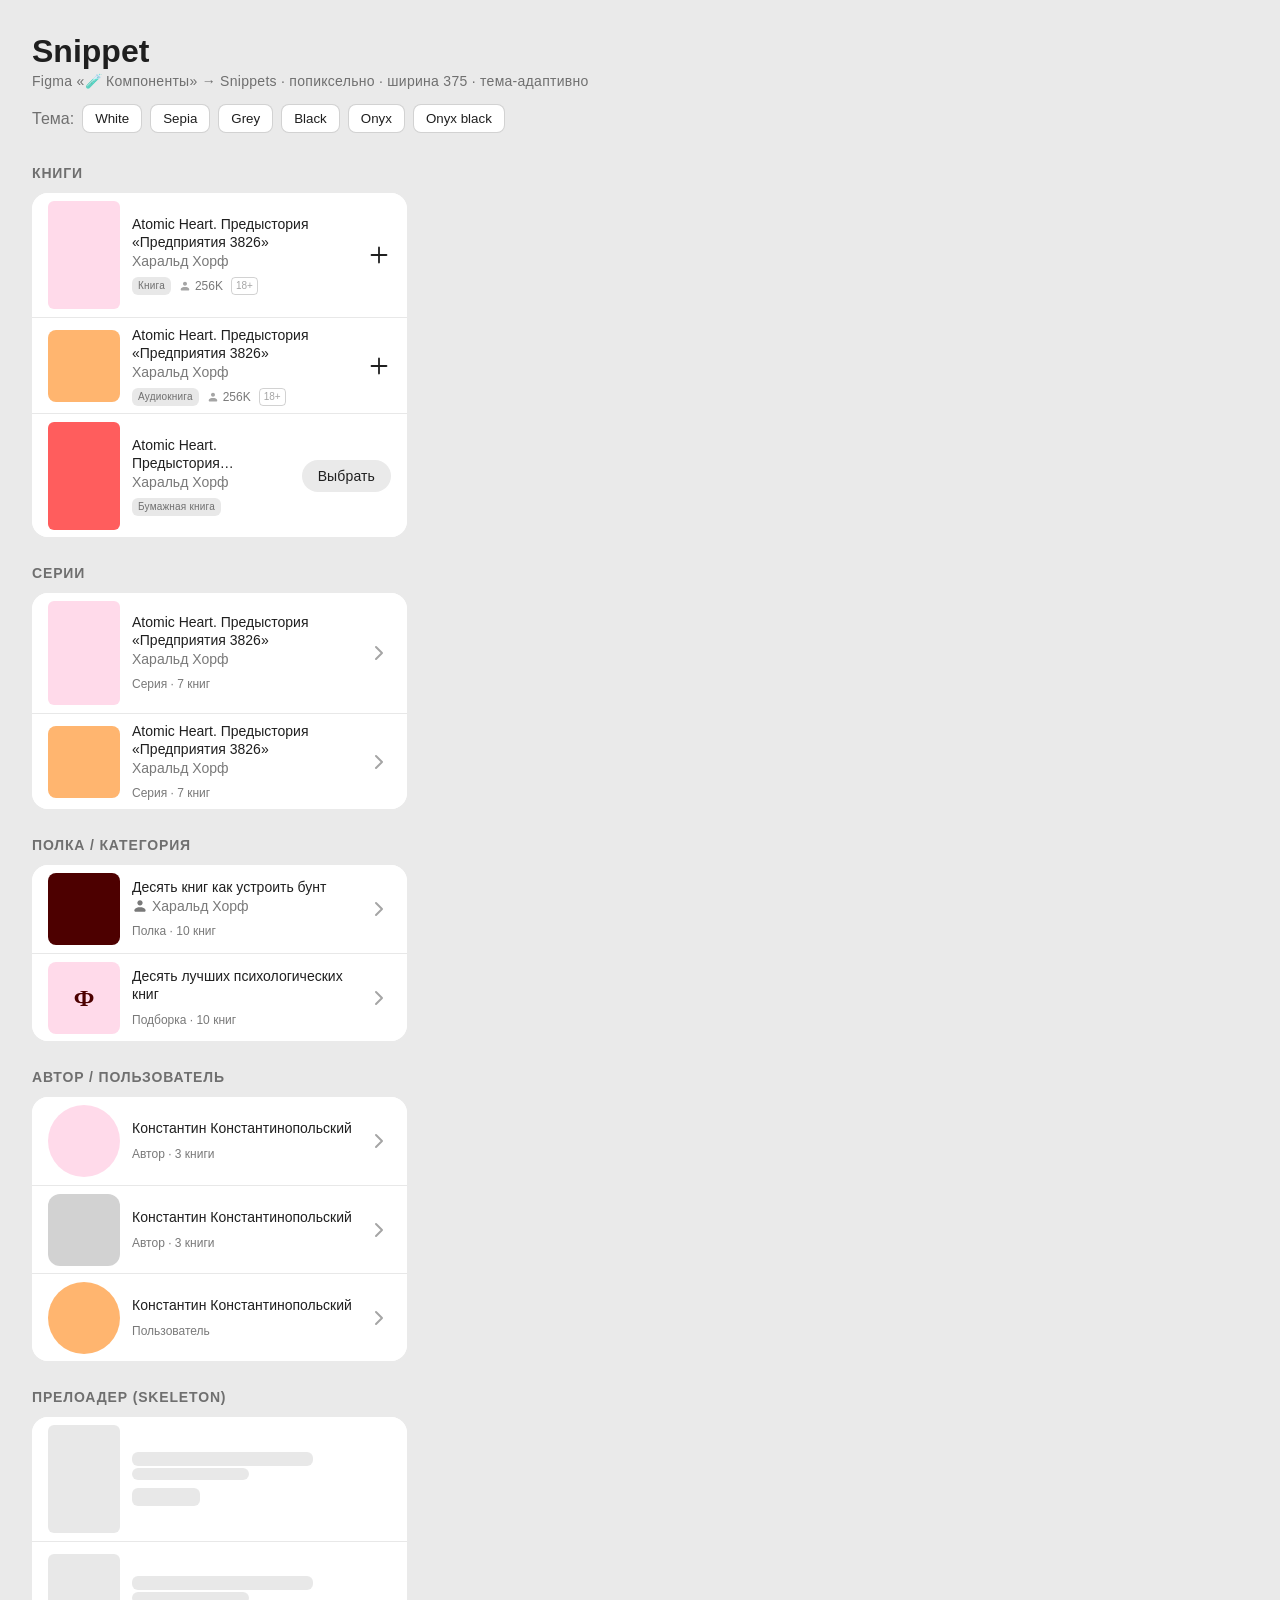
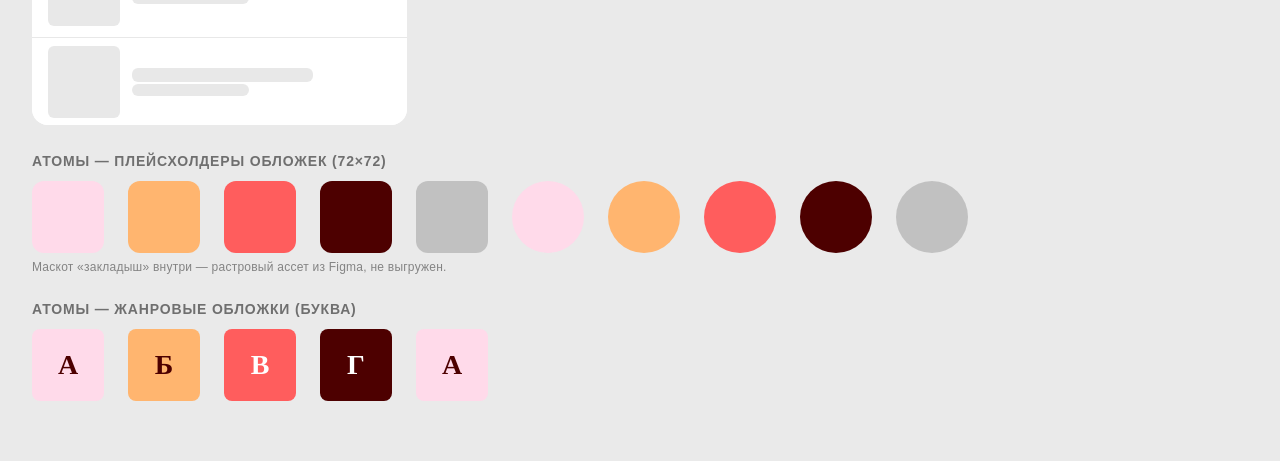
==== commit 8e98415a: "Icon: chevron-right (по сетке 24); snippet использует icon-chevron-right вместо CSS-глифа В сборке F" ====
--- a/components/snippet/snippet.html
+++ b/components/snippet/snippet.html
@@ -95,7 +95,7 @@
           <div class="snip__subtitle">Харальд Хорф</div>
           <div class="snip__meta"><span class="snip__meta-item">Серия · 7 книг</span></div>
         </div>
-        <span class="snip__action snip__chevron"></span>
+        <span class="snip__action snip__chevron"><span class="icon icon-chevron-right"></span></span>
       </a>
       <a class="snip snip--audiobook snip--series">
         <div class="snip__cover" style="background:var(--brand-2)"></div>
@@ -104,7 +104,7 @@
           <div class="snip__subtitle">Харальд Хорф</div>
           <div class="snip__meta"><span class="snip__meta-item">Серия · 7 книг</span></div>
         </div>
-        <span class="snip__action snip__chevron"></span>
+        <span class="snip__action snip__chevron"><span class="icon icon-chevron-right"></span></span>
       </a>
     </div>
   </section>
@@ -119,7 +119,7 @@
           <div class="snip__subtitle"><span class="icon icon-16 icon-person-fill"></span>Харальд Хорф</div>
           <div class="snip__meta"><span class="snip__meta-item">Полка · 10 книг</span></div>
         </div>
-        <span class="snip__action snip__chevron"></span>
+        <span class="snip__action snip__chevron"><span class="icon icon-chevron-right"></span></span>
       </a>
       <a class="snip snip--category">
         <div class="genre snip__cover" style="font-size:24px">Ф</div>
@@ -127,7 +127,7 @@
           <div class="snip__title">Десять лучших психологических книг</div>
           <div class="snip__meta"><span class="snip__meta-item">Подборка · 10 книг</span></div>
         </div>
-        <span class="snip__action snip__chevron"></span>
+        <span class="snip__action snip__chevron"><span class="icon icon-chevron-right"></span></span>
       </a>
     </div>
   </section>
@@ -141,7 +141,7 @@
           <div class="snip__title">Константин Константинопольский</div>
           <div class="snip__meta"><span class="snip__meta-item">Автор · 3 книги</span></div>
         </div>
-        <span class="snip__action snip__chevron"></span>
+        <span class="snip__action snip__chevron"><span class="icon icon-chevron-right"></span></span>
       </a>
       <!-- Автор без аватара -->
       <a class="snip snip--author snip--no-avatar">
@@ -150,7 +150,7 @@
           <div class="snip__title">Константин Константинопольский</div>
           <div class="snip__meta"><span class="snip__meta-item">Автор · 3 книги</span></div>
         </div>
-        <span class="snip__action snip__chevron"></span>
+        <span class="snip__action snip__chevron"><span class="icon icon-chevron-right"></span></span>
       </a>
       <a class="snip snip--user">
         <div class="snip__cover" style="background:var(--brand-2)"></div>
@@ -158,7 +158,7 @@
           <div class="snip__title">Константин Константинопольский</div>
           <div class="snip__meta"><span class="snip__meta-item">Пользователь</span></div>
         </div>
-        <span class="snip__action snip__chevron"></span>
+        <span class="snip__action snip__chevron"><span class="icon icon-chevron-right"></span></span>
       </a>
     </div>
   </section>
--- a/components/icon/icon.css
+++ b/components/icon/icon.css
@@ -32,6 +32,7 @@
 .icon-book-outline { --icon: url("svg/book-outline.svg"); }
 .icon-bookmark-fill { --icon: url("svg/bookmark-fill.svg"); }
 .icon-bookmark-outline { --icon: url("svg/bookmark-outline.svg"); }
+.icon-chevron-right { --icon: url("svg/chevron-right.svg"); }
 .icon-dislike-fill { --icon: url("svg/dislike-fill.svg"); }
 .icon-dislike-outline { --icon: url("svg/dislike-outline.svg"); }
 .icon-download-fill { --icon: url("svg/download-fill.svg"); }
--- a/components/snippet/snippet.css
+++ b/components/snippet/snippet.css
@@ -136,17 +136,8 @@
 .snip__add { width: 24px; height: 24px; color: var(--elements); }
 .snip__add:hover { color: var(--elements-60); }
 
-/* Шеврон «вправо» — на CSS (в core-наборе иконок стрелки нет) */
+/* Шеврон «вправо» — иконка 24 из компонента Icon (<span class="icon icon-chevron-right">) */
 .snip__chevron { width: 24px; height: 24px; color: var(--elements-40); }
-.snip__chevron::after {
-  content: "";
-  width: 8px;
-  height: 8px;
-  border-right: 2px solid currentColor;
-  border-bottom: 2px solid currentColor;
-  transform: rotate(-45deg);
-  margin-left: -3px;
-}
 .snip:hover .snip__chevron { color: var(--elements-60); }
 
 /* Кнопка «Выбрать» (бумажная книга) — secondary 32px, из компонента Button */
